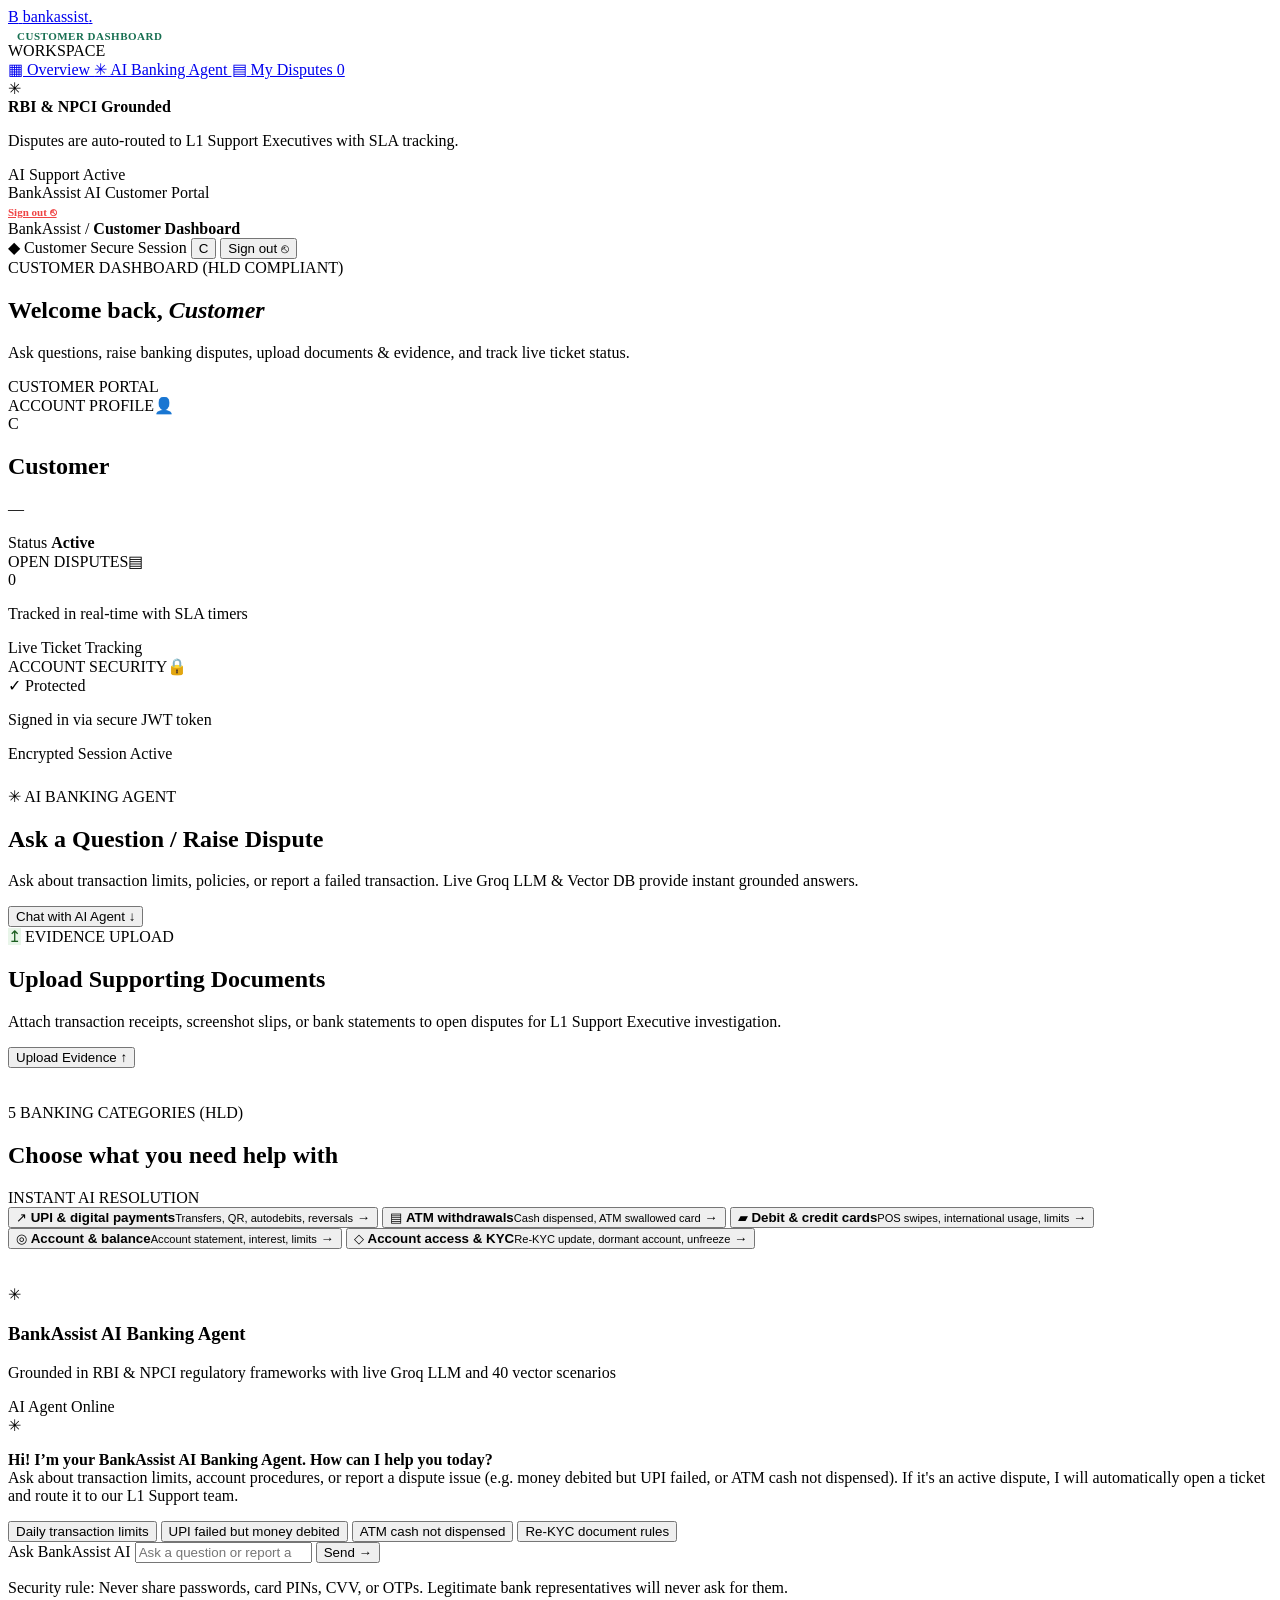
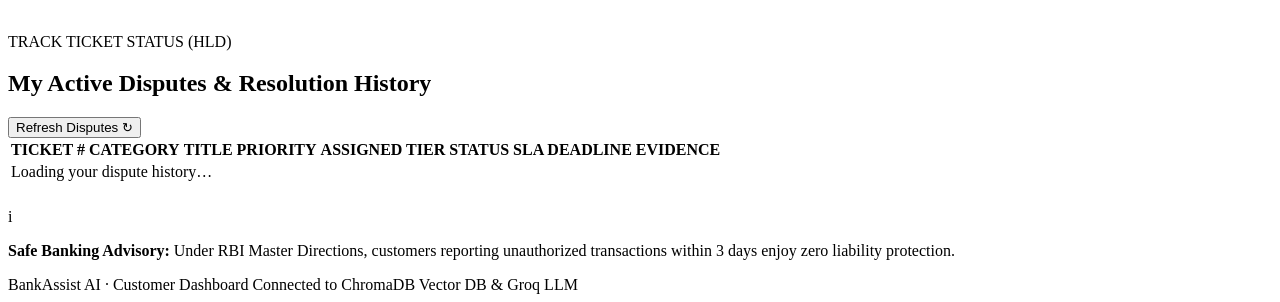
==== frontend/customer.html @ 4a5aaf95 "Initial commit: BankAssist AI" ====
<!doctype html>
<html lang="en">
<head>
  <meta charset="utf-8">
  <meta name="viewport" content="width=device-width, initial-scale=1">
  <meta name="theme-color" content="#f6f7f3">
  <meta name="description" content="BankAssist AI Customer Dashboard — Ask questions, raise disputes, upload evidence, and track ticket status.">
  <title>BankAssist — Customer Dashboard</title>
  <link rel="preconnect" href="https://fonts.googleapis.com">
  <link rel="preconnect" href="https://fonts.gstatic.com" crossorigin>
  <link href="https://fonts.googleapis.com/css2?family=DM+Sans:wght@400;500;600;700&family=Manrope:wght@400;500;600;700;800&display=swap" rel="stylesheet">
  <link rel="stylesheet" href="/styles.css">
  <script src="/customer.js" defer></script>
</head>
<body>
  <div class="app-shell">
    <aside class="sidebar" aria-label="Main navigation">
      <a class="brand" href="/" aria-label="BankAssist home">
        <span class="brand-mark" aria-hidden="true">B</span>
        <span>bankassist<span class="brand-period">.</span></span>
      </a>
      <div style="font-size: 11px; font-weight: 700; color: #176f51; margin-top: 4px; padding-left: 9px; letter-spacing: 0.5px;">CUSTOMER DASHBOARD</div>

      <div class="nav-caption">WORKSPACE</div>
      <nav class="nav-list">
        <a class="nav-link active" id="nav-overview" href="#overview">
          <span class="nav-icon" aria-hidden="true">▦</span> Overview
        </a>
        <a class="nav-link" id="nav-agent" href="#ai-agent">
          <span class="nav-icon" aria-hidden="true">✳</span> AI Banking Agent
        </a>
        <a class="nav-link" id="nav-disputes" href="#my-disputes">
          <span class="nav-icon" aria-hidden="true">▤</span> My Disputes
          <span class="nav-count" id="customer-nav-badge">0</span>
        </a>
      </nav>

      <div class="sidebar-bottom">
        <div class="help-card">
          <div class="help-icon" aria-hidden="true">✳</div>
          <strong>RBI & NPCI Grounded</strong>
          <p>Disputes are auto-routed to L1 Support Executives with SLA tracking.</p>
          <span class="help-status"><i></i> AI Support Active</span>
        </div>
        <div class="sidebar-footer">
          BankAssist AI Customer Portal<br>
          <a href="/" onclick="sessionStorage.clear(); localStorage.clear(); window.location.href='/'; return false;" style="color:#ef4444; font-size:11px; text-decoration:underline; font-weight:600; margin-top:4px; display:inline-block;">Sign out ⎋</a>
        </div>
      </div>
    </aside>

    <main class="main-area">
      <header class="topbar">
        <div class="breadcrumb">
          <span>BankAssist</span>
          <span class="crumb-separator">/</span>
          <strong id="breadcrumb-page">Customer Dashboard</strong>
        </div>
        <div class="topbar-right">
          <span class="secure-label"><span aria-hidden="true">◆</span> Customer Secure Session</span>
          <button class="avatar-button" id="avatar-button" type="button" aria-label="Customer profile">C</button>
          <button class="text-button" id="logout-button" type="button" onclick="sessionStorage.clear(); localStorage.clear(); window.location.href='/';" title="Sign out of customer session">Sign out ⎋</button>
        </div>
      </header>

      <section class="content" id="main-content">
        <!-- Authenticated Customer Workspace -->
        <div id="customer-workspace">
          <div class="welcome-row">
            <div>
              <div class="eyebrow"><span class="eyebrow-line"></span> CUSTOMER DASHBOARD (HLD COMPLIANT)</div>
              <h1 id="welcome-title">Welcome back, <em id="customer-display-name">Customer</em></h1>
              <p class="welcome-copy">Ask questions, raise banking disputes, upload documents & evidence, and track live ticket status.</p>
            </div>
            <div class="date-chip"><span class="date-dot"></span> CUSTOMER PORTAL</div>
          </div>

          <!-- Section 1: Account Profile & Metric Summary -->
          <section class="summary-grid" aria-label="Customer Summary">
            <article class="summary-card account-card">
              <div class="summary-top"><span>ACCOUNT PROFILE</span><span class="card-icon green-icon" aria-hidden="true">👤</span></div>
              <div class="profile-row">
                <div class="profile-avatar" id="profile-initials">C</div>
                <div>
                  <h2 id="profile-name">Customer</h2>
                  <p id="profile-email">—</p>
                </div>
              </div>
              <div class="account-meta">
                <span>Status</span>
                <span class="status-pill"><i></i><b id="account-status">Active</b></span>
              </div>
            </article>

            <article class="summary-card tickets-card">
              <div class="summary-top"><span>OPEN DISPUTES</span><span class="card-icon blue-icon" aria-hidden="true">▤</span></div>
              <div class="metric-value" id="customer-open-tickets">0</div>
              <p class="metric-caption" id="customer-ticket-status">Tracked in real-time with SLA timers</p>
              <div class="metric-foot"><span class="soft-dot green-dot"></span> Live Ticket Tracking</div>
            </article>

            <article class="summary-card security-card">
              <div class="summary-top"><span>ACCOUNT SECURITY</span><span class="card-icon violet-icon" aria-hidden="true">🔒</span></div>
              <div class="security-value"><span class="security-check">✓</span> Protected</div>
              <p class="metric-caption">Signed in via secure JWT token</p>
              <div class="metric-foot"><span class="soft-dot green-dot"></span> Encrypted Session Active</div>
            </article>
          </section>

          <!-- Section 2: Quick Action Cards -->
          <section class="customer-actions-grid" aria-label="Customer support actions" style="margin-top: 24px;">
            <article class="customer-action-card ask-action-card">
              <div class="customer-action-top">
                <span class="feature-icon" aria-hidden="true">✳</span>
                <span class="feature-tag">AI BANKING AGENT</span>
              </div>
              <h2>Ask a Question / Raise Dispute</h2>
              <p>Ask about transaction limits, policies, or report a failed transaction. Live Groq LLM & Vector DB provide instant grounded answers.</p>
              <button class="primary-button" id="scroll-to-agent-btn" type="button">Chat with AI Agent <span aria-hidden="true">↓</span></button>
            </article>

            <article class="customer-action-card">
              <div class="customer-action-top">
                <span class="feature-icon" style="background:#e8f5e9; color:#1b5e20;" aria-hidden="true">↥</span>
                <span class="feature-tag">EVIDENCE UPLOAD</span>
              </div>
              <h2>Upload Supporting Documents</h2>
              <p>Attach transaction receipts, screenshot slips, or bank statements to open disputes for L1 Support Executive investigation.</p>
              <button class="secondary-button" id="trigger-evidence-upload-btn" type="button">Upload Evidence <span aria-hidden="true">↑</span></button>
              <input type="file" id="evidence-file-input" style="display:none;" accept=".png,.jpg,.jpeg,.pdf,.txt,.csv" />
            </article>
          </section>

          <!-- Section 3: 5 Banking Categories (HLD Core) -->
          <section class="section-heading customer-section-heading" style="margin-top: 36px;">
            <div>
              <div class="eyebrow"><span class="eyebrow-line"></span> 5 BANKING CATEGORIES (HLD)</div>
              <h2>Choose what you need help with</h2>
            </div>
            <span class="coming-soon">INSTANT AI RESOLUTION</span>
          </section>

          <section class="category-grid" aria-label="Banking support categories">
            <button class="category-card" type="button" data-help-query="I need help with a UPI or digital payment">
              <span class="category-icon" aria-hidden="true">↗</span>
              <span><strong>UPI & digital payments</strong><small>Transfers, QR, autodebits, reversals</small></span>
              <span class="category-arrow" aria-hidden="true">→</span>
            </button>
            <button class="category-card" type="button" data-help-query="I need help with an ATM withdrawal">
              <span class="category-icon blue-category-icon" aria-hidden="true">▤</span>
              <span><strong>ATM withdrawals</strong><small>Cash dispensed, ATM swallowed card</small></span>
              <span class="category-arrow" aria-hidden="true">→</span>
            </button>
            <button class="category-card" type="button" data-help-query="I need help with my debit or credit card">
              <span class="category-icon violet-category-icon" aria-hidden="true">▰</span>
              <span><strong>Debit & credit cards</strong><small>POS swipes, international usage, limits</small></span>
              <span class="category-arrow" aria-hidden="true">→</span>
            </button>
            <button class="category-card" type="button" data-help-query="I have a question about my account or balance">
              <span class="category-icon amber-category-icon" aria-hidden="true">◎</span>
              <span><strong>Account & balance</strong><small>Account statement, interest, limits</small></span>
              <span class="category-arrow" aria-hidden="true">→</span>
            </button>
            <button class="category-card" type="button" data-help-query="I need help with account access or KYC verification">
              <span class="category-icon rose-category-icon" aria-hidden="true">◇</span>
              <span><strong>Account access & KYC</strong><small>Re-KYC update, dormant account, unfreeze</small></span>
              <span class="category-arrow" aria-hidden="true">→</span>
            </button>
          </section>

          <!-- Section 4: AI Banking Agent Interactive Chat (HLD: Ask questions / raise complaints) -->
          <section class="searchbot-card" id="ai-agent" style="margin-top: 36px;" aria-labelledby="searchbot-title">
            <div class="searchbot-header">
              <div class="searchbot-avatar" aria-hidden="true">✳</div>
              <div class="searchbot-heading">
                <h3 id="searchbot-title">BankAssist AI Banking Agent</h3>
                <p>Grounded in RBI & NPCI regulatory frameworks with live Groq LLM and 40 vector scenarios</p>
              </div>
              <span class="searchbot-status" id="searchbot-status"><i></i><span id="searchbot-status-label">AI Agent Online</span></span>
            </div>

            <div class="searchbot-body">
              <div class="searchbot-welcome" id="searchbot-welcome">
                <span class="bot-message-icon" aria-hidden="true">✳</span>
                <p><strong>Hi! I’m your BankAssist AI Banking Agent. How can I help you today?</strong><br>
                Ask about transaction limits, account procedures, or report a dispute issue (e.g. money debited but UPI failed, or ATM cash not dispensed). If it's an active dispute, I will automatically open a ticket and route it to our L1 Support team.</p>
              </div>

              <div class="searchbot-transcript hidden" id="searchbot-transcript" role="log" aria-live="polite"></div>

              <div class="searchbot-suggestions" id="searchbot-suggestions" aria-label="Suggested questions">
                <button class="suggestion-chip" type="button" data-query="How many transactions will I do per day?">Daily transaction limits</button>
                <button class="suggestion-chip" type="button" data-query="Money debited from my account but UPI payment failed to merchant">UPI failed but money debited</button>
                <button class="suggestion-chip" type="button" data-query="ATM did not dispense cash but money was deducted">ATM cash not dispensed</button>
                <button class="suggestion-chip" type="button" data-query="What documents are needed for Periodic Re-KYC?">Re-KYC document rules</button>
              </div>

              <form class="searchbot-form" id="searchbot-form">
                <label class="visually-hidden" for="searchbot-input">Ask BankAssist AI</label>
                <input id="searchbot-input" name="query" type="search" maxlength="300" autocomplete="off" placeholder="Ask a question or report a transaction issue…" required>
                <button class="searchbot-submit" type="submit" aria-label="Send message">Send <span aria-hidden="true">→</span></button>
              </form>
              <p class="searchbot-disclaimer">Security rule: Never share passwords, card PINs, CVV, or OTPs. Legitimate bank representatives will never ask for them.</p>
            </div>
          </section>

          <!-- Section 5: Track Ticket Status & Live Disputes (HLD: Track ticket status) -->
          <section class="admin-panel customer-activity-panel" id="my-disputes" style="margin-top: 36px;">
            <div class="accounts-list-heading">
              <div>
                <div class="eyebrow"><span class="eyebrow-line"></span> TRACK TICKET STATUS (HLD)</div>
                <h2>My Active Disputes & Resolution History</h2>
              </div>
              <button class="inline-action" id="refresh-disputes" type="button">Refresh Disputes <span aria-hidden="true">↻</span></button>
            </div>
            <div class="table-scroll">
              <table class="accounts-table">
                <thead>
                  <tr>
                    <th>TICKET #</th>
                    <th>CATEGORY</th>
                    <th>TITLE</th>
                    <th>PRIORITY</th>
                    <th>ASSIGNED TIER</th>
                    <th>STATUS</th>
                    <th>SLA DEADLINE</th>
                    <th>EVIDENCE</th>
                  </tr>
                </thead>
                <tbody id="customer-disputes-body">
                  <tr><td colspan="8" class="empty-table">Loading your dispute history…</td></tr>
                </tbody>
              </table>
            </div>
          </section>

          <section class="notice-bar" style="margin-top: 24px;">
            <span class="notice-mark" aria-hidden="true">i</span>
            <p><strong>Safe Banking Advisory:</strong> Under RBI Master Directions, customers reporting unauthorized transactions within 3 days enjoy zero liability protection.</p>
          </section>

          <footer class="page-footer">
            <span>BankAssist AI · Customer Dashboard</span>
            <span>Connected to ChromaDB Vector DB & Groq LLM</span>
          </footer>
        </div>
      </section>
    </main>
  </div>
</body>
</html>
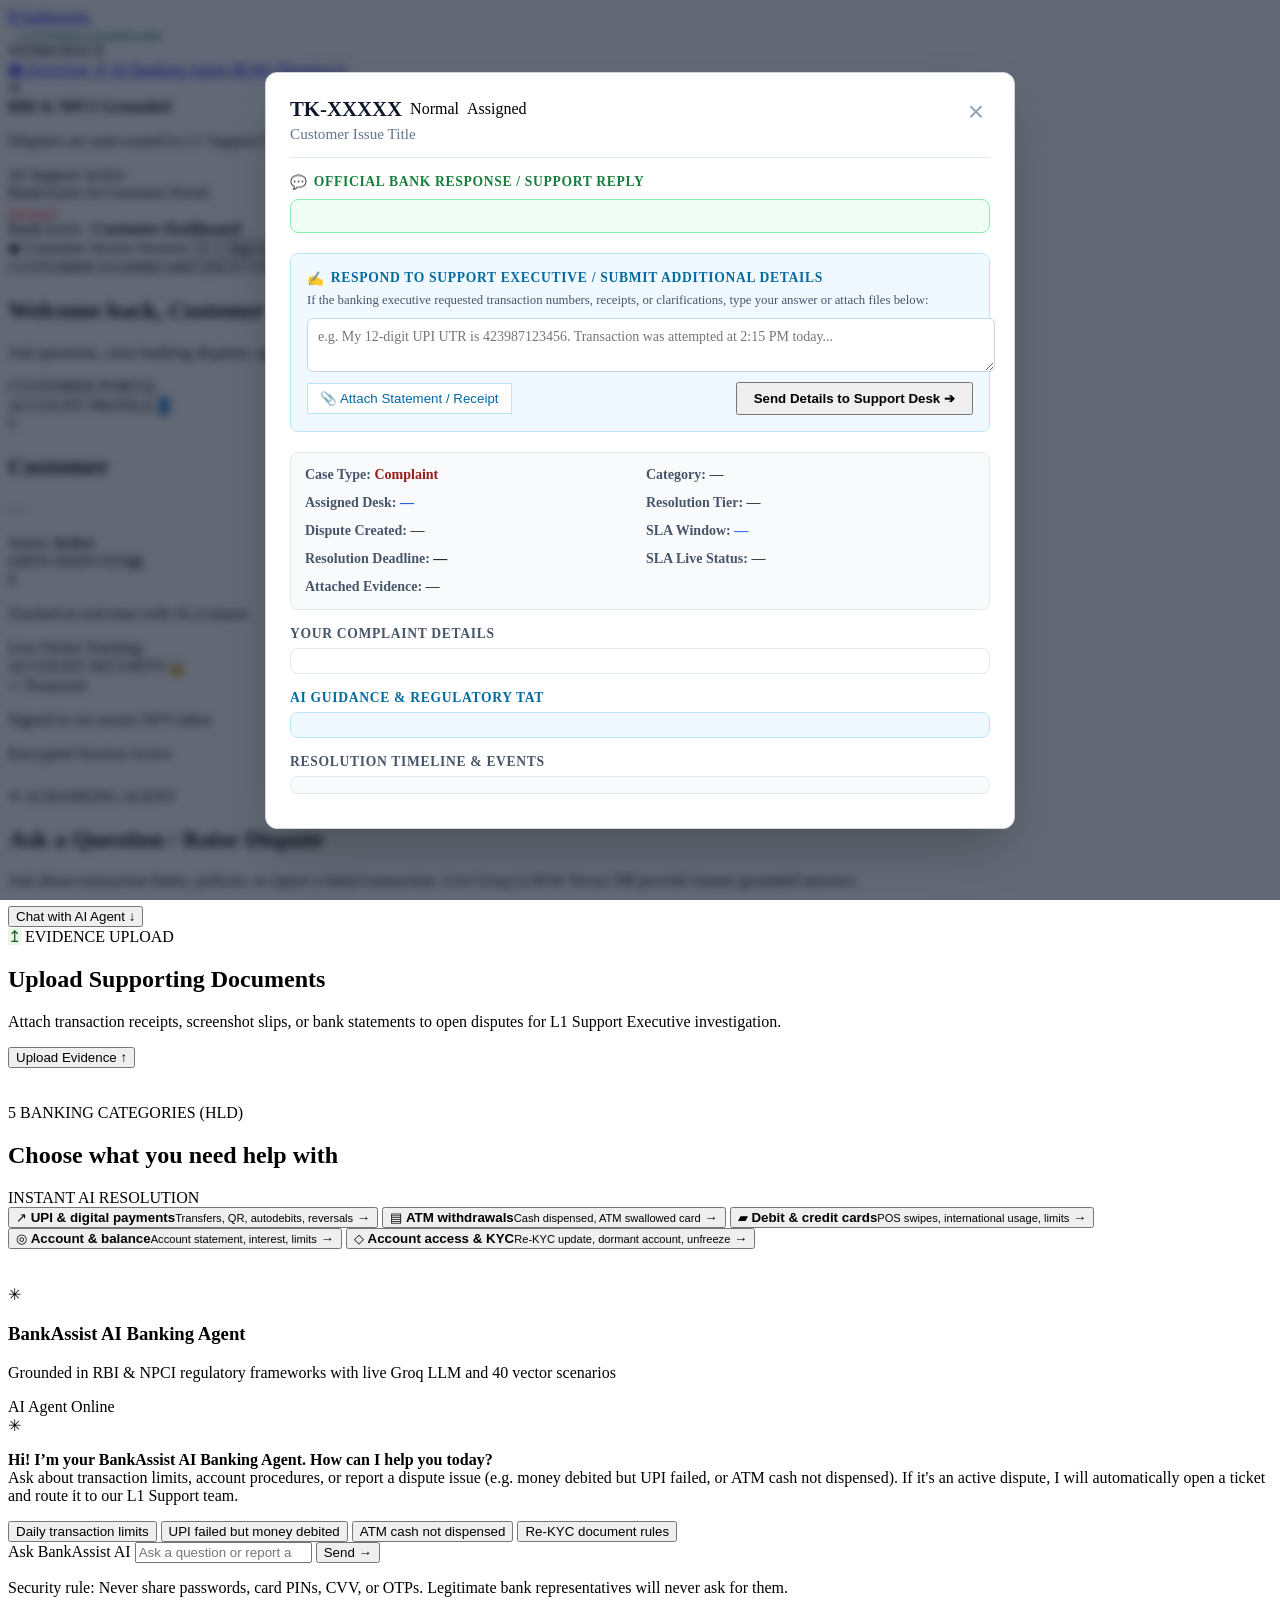
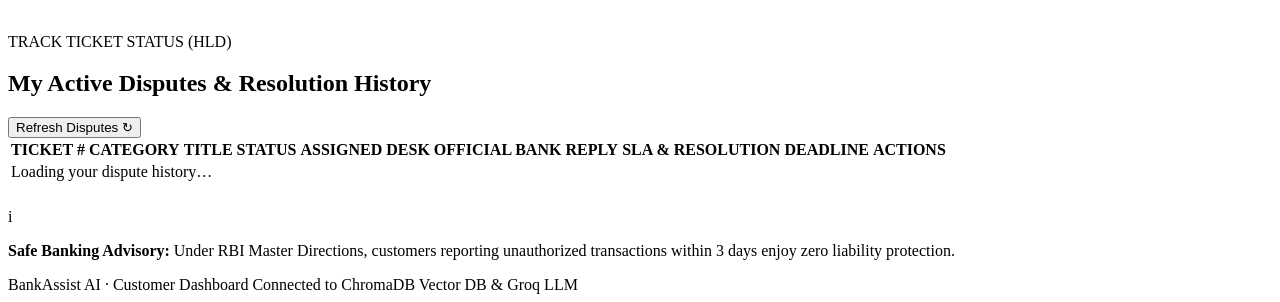
==== commit 71b0b210: "Add customer support ticket workflow" ====
--- a/frontend/customer.html
+++ b/frontend/customer.html
@@ -220,11 +220,11 @@
                     <th>TICKET #</th>
                     <th>CATEGORY</th>
                     <th>TITLE</th>
-                    <th>PRIORITY</th>
-                    <th>ASSIGNED TIER</th>
                     <th>STATUS</th>
-                    <th>SLA DEADLINE</th>
-                    <th>EVIDENCE</th>
+                    <th>ASSIGNED DESK</th>
+                    <th>OFFICIAL BANK REPLY</th>
+                    <th>SLA & RESOLUTION DEADLINE</th>
+                    <th>ACTIONS</th>
                   </tr>
                 </thead>
                 <tbody id="customer-disputes-body">
@@ -247,6 +247,83 @@
       </section>
     </main>
   </div>
+
+  <!-- Customer Dispute Detail & Official Support Reply Modal -->
+  <div id="customer-ticket-modal" class="modal-overlay hidden" style="position:fixed;inset:0;background:rgba(15,23,42,0.65);backdrop-filter:blur(4px);z-index:9999;display:flex;align-items:center;justify-content:center;padding:16px;">
+    <div class="modal-content" style="background:#fff;border-radius:12px;max-width:700px;width:100%;max-height:92vh;overflow-y:auto;box-shadow:0 25px 50px -12px rgba(0,0,0,0.25);padding:24px;border:1px solid #cbd5e1;">
+      <div style="display:flex;justify-content:space-between;align-items:flex-start;border-bottom:1px solid #e2e8f0;padding-bottom:14px;margin-bottom:16px;">
+        <div>
+          <div style="display:flex;align-items:center;gap:8px;">
+            <h2 id="custmodal-ticket-num" style="margin:0;font-size:1.3rem;color:#0f172a;font-weight:700;">TK-XXXXX</h2>
+            <span id="custmodal-priority-badge" class="ticket-badge-pill">Normal</span>
+            <span id="custmodal-status-badge" class="ticket-badge-pill">Assigned</span>
+          </div>
+          <p id="custmodal-ticket-title" style="margin:4px 0 0;color:#64748b;font-size:0.95rem;">Customer Issue Title</p>
+        </div>
+        <button type="button" id="close-customer-ticket-modal" style="background:none;border:none;font-size:1.75rem;cursor:pointer;color:#94a3b8;line-height:1;">&times;</button>
+      </div>
+
+      <!-- Official Bank Response / Support Executive Reply -->
+      <div style="margin-bottom:20px;">
+        <h4 style="margin:0 0 8px;font-size:0.85rem;text-transform:uppercase;letter-spacing:0.05em;color:#15803d;display:flex;align-items:center;gap:6px;">
+          <span>💬</span> Official Bank Response / Support Reply
+        </h4>
+        <div id="custmodal-reply-box" style="background:#f0fdf4;border:1.5px solid #86efac;padding:16px;border-radius:8px;font-size:0.92rem;color:#166534;line-height:1.5;">
+          <!-- Dynamically populated -->
+        </div>
+      </div>
+
+      <!-- Interactive Customer Reply to Support (when more details are needed) -->
+      <div id="custmodal-reply-input-section" style="margin-bottom:20px;background:#f0f9ff;border:1.5px solid #bae6fd;padding:16px;border-radius:8px;">
+        <h4 style="margin:0 0 6px;font-size:0.85rem;text-transform:uppercase;letter-spacing:0.05em;color:#0369a1;display:flex;align-items:center;gap:6px;">
+          <span>✍️</span> Respond to Support Executive / Submit Additional Details
+        </h4>
+        <p style="margin:0 0 10px;font-size:0.8rem;color:#475569;">If the banking executive requested transaction numbers, receipts, or clarifications, type your answer or attach files below:</p>
+        <form id="customer-reply-form" style="display:flex;flex-direction:column;gap:10px;">
+          <input type="hidden" id="custmodal-hidden-id" />
+          <textarea id="customer-reply-text" rows="2" placeholder="e.g. My 12-digit UPI UTR is 423987123456. Transaction was attempted at 2:15 PM today..." style="width:100%;padding:10px;border:1px solid #cbd5e1;border-radius:6px;font-size:0.875rem;resize:vertical;font-family:inherit;background:#fff;" required></textarea>
+          <div style="display:flex;justify-content:space-between;align-items:center;flex-wrap:wrap;gap:8px;">
+            <button type="button" id="custmodal-upload-btn" class="action-btn-sm" style="padding:7px 12px;background:#fff;color:#0369a1;border:1px solid #bae6fd;">📎 Attach Statement / Receipt</button>
+            <button type="submit" id="customer-send-reply-btn" class="action-btn-sm action-btn-resolve" style="padding:7px 16px;font-weight:700;">Send Details to Support Desk ➔</button>
+          </div>
+        </form>
+      </div>
+
+      <!-- Ticket Metadata Grid -->
+      <div style="display:grid;grid-template-columns:1fr 1fr;gap:12px;background:#f8fafc;padding:14px;border-radius:8px;margin-bottom:16px;font-size:0.875rem;border:1px solid #e2e8f0;">
+        <div><strong style="color:#475569;">Case Type:</strong> <span id="custmodal-case-type" style="color:#991b1b;font-weight:700;">Complaint</span></div>
+        <div><strong style="color:#475569;">Category:</strong> <span id="custmodal-category">—</span></div>
+        <div><strong style="color:#475569;">Assigned Desk:</strong> <span id="custmodal-assigned-desk" style="color:#1d4ed8;font-weight:600;">—</span></div>
+        <div><strong style="color:#475569;">Resolution Tier:</strong> <span id="custmodal-tier">—</span></div>
+        <div><strong style="color:#475569;">Dispute Created:</strong> <span id="custmodal-created">—</span></div>
+        <div><strong style="color:#475569;">SLA Window:</strong> <span id="custmodal-sla-window" style="font-weight:600;color:#2563eb;">—</span></div>
+        <div><strong style="color:#475569;">Resolution Deadline:</strong> <span id="custmodal-deadline" style="font-weight:700;color:#0f172a;">—</span></div>
+        <div><strong style="color:#475569;">SLA Live Status:</strong> <span id="custmodal-sla-status">—</span></div>
+        <div style="grid-column: 1 / -1;"><strong style="color:#475569;">Attached Evidence:</strong> <span id="custmodal-evidence-link">—</span></div>
+      </div>
+
+      <!-- Customer Complaint Description -->
+      <div style="margin-bottom:16px;">
+        <h4 style="margin:0 0 6px;font-size:0.85rem;text-transform:uppercase;letter-spacing:0.05em;color:#475569;">Your Complaint Details</h4>
+        <div id="custmodal-description" style="background:#fff;border:1px solid #e2e8f0;padding:12px;border-radius:8px;font-size:0.9rem;color:#1e293b;line-height:1.5;white-space:pre-wrap;"></div>
+      </div>
+
+      <!-- AI Analysis & Regulatory Guidance -->
+      <div style="margin-bottom:16px;">
+        <h4 style="margin:0 0 6px;font-size:0.85rem;text-transform:uppercase;letter-spacing:0.05em;color:#0369a1;">AI Guidance & Regulatory TAT</h4>
+        <div id="custmodal-ai-summary" style="background:#f0f9ff;border:1px solid #bae6fd;padding:12px;border-radius:8px;font-size:0.875rem;color:#0369a1;line-height:1.5;"></div>
+      </div>
+
+      <!-- Audit History / Timeline -->
+      <div style="margin-bottom:10px;">
+        <h4 style="margin:0 0 6px;font-size:0.85rem;text-transform:uppercase;letter-spacing:0.05em;color:#475569;">Resolution Timeline & Events</h4>
+        <div id="custmodal-history-list" style="max-height:150px;overflow-y:auto;background:#f8fafc;border:1px solid #e2e8f0;border-radius:8px;padding:8px 12px;font-size:0.8rem;color:#475569;"></div>
+      </div>
+    </div>
+  </div>
+
+  <!-- Hidden evidence file input -->
+  <input type="file" id="evidence-file-input" style="display:none;" accept=".pdf,.png,.jpg,.jpeg,.doc,.docx" />
 </body>
 </html>
 
